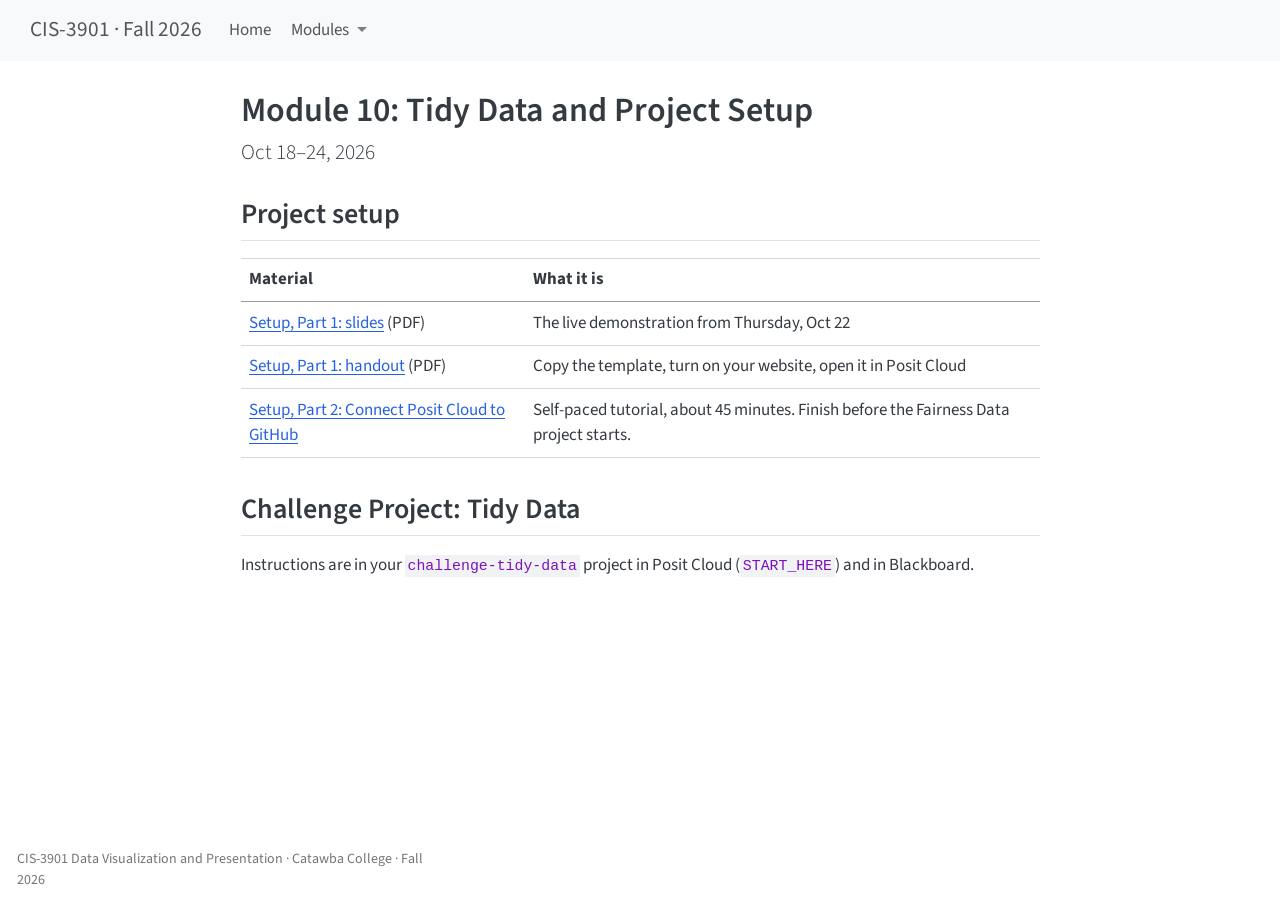
==== docs/module-10/index.html @ d6fdb930 "Commit message" ====
<!DOCTYPE html>
<html xmlns="http://www.w3.org/1999/xhtml" lang="en-US" xml:lang="en-US"><head>

<meta charset="utf-8">
<meta name="generator" content="quarto-1.8.27">

<meta name="viewport" content="width=device-width, initial-scale=1.0, user-scalable=yes">


<title>Module 10: Tidy Data and Project Setup – CIS-3901 · Fall 2026</title>
<style>
code{white-space: pre-wrap;}
span.smallcaps{font-variant: small-caps;}
div.columns{display: flex; gap: min(4vw, 1.5em);}
div.column{flex: auto; overflow-x: auto;}
div.hanging-indent{margin-left: 1.5em; text-indent: -1.5em;}
ul.task-list{list-style: none;}
ul.task-list li input[type="checkbox"] {
  width: 0.8em;
  margin: 0 0.8em 0.2em -1em; /* quarto-specific, see https://github.com/quarto-dev/quarto-cli/issues/4556 */ 
  vertical-align: middle;
}
</style>


<script src="../site_libs/quarto-nav/quarto-nav.js"></script>
<script src="../site_libs/quarto-nav/headroom.min.js"></script>
<script src="../site_libs/clipboard/clipboard.min.js"></script>
<script src="../site_libs/quarto-search/autocomplete.umd.js"></script>
<script src="../site_libs/quarto-search/fuse.min.js"></script>
<script src="../site_libs/quarto-search/quarto-search.js"></script>
<meta name="quarto:offset" content="../">
<script src="../site_libs/quarto-html/quarto.js" type="module"></script>
<script src="../site_libs/quarto-html/tabsets/tabsets.js" type="module"></script>
<script src="../site_libs/quarto-html/axe/axe-check.js" type="module"></script>
<script src="../site_libs/quarto-html/popper.min.js"></script>
<script src="../site_libs/quarto-html/tippy.umd.min.js"></script>
<script src="../site_libs/quarto-html/anchor.min.js"></script>
<link href="../site_libs/quarto-html/tippy.css" rel="stylesheet">
<link href="../site_libs/quarto-html/quarto-syntax-highlighting-ed96de9b727972fe78a7b5d16c58bf87.css" rel="stylesheet" id="quarto-text-highlighting-styles">
<script src="../site_libs/bootstrap/bootstrap.min.js"></script>
<link href="../site_libs/bootstrap/bootstrap-icons.css" rel="stylesheet">
<link href="../site_libs/bootstrap/bootstrap-6ec4d56ceab3e414357765a6fcb81d40.min.css" rel="stylesheet" append-hash="true" id="quarto-bootstrap" data-mode="light">
<script id="quarto-search-options" type="application/json">{
  "location": "navbar",
  "copy-button": false,
  "collapse-after": 3,
  "panel-placement": "end",
  "type": "overlay",
  "limit": 50,
  "keyboard-shortcut": [
    "f",
    "/",
    "s"
  ],
  "show-item-context": false,
  "language": {
    "search-no-results-text": "No results",
    "search-matching-documents-text": "matching documents",
    "search-copy-link-title": "Copy link to search",
    "search-hide-matches-text": "Hide additional matches",
    "search-more-match-text": "more match in this document",
    "search-more-matches-text": "more matches in this document",
    "search-clear-button-title": "Clear",
    "search-text-placeholder": "",
    "search-detached-cancel-button-title": "Cancel",
    "search-submit-button-title": "Submit",
    "search-label": "Search"
  }
}</script>


</head>

<body class="nav-fixed fullcontent quarto-light">

<div id="quarto-search-results"></div>
  <header id="quarto-header" class="headroom fixed-top">
    <nav class="navbar navbar-expand-lg " data-bs-theme="dark">
      <div class="navbar-container container-fluid">
      <div class="navbar-brand-container mx-auto">
    <a class="navbar-brand" href="../index.html">
    <span class="navbar-title">CIS-3901 · Fall 2026</span>
    </a>
  </div>
            <div id="quarto-search" class="" title="Search"></div>
          <button class="navbar-toggler" type="button" data-bs-toggle="collapse" data-bs-target="#navbarCollapse" aria-controls="navbarCollapse" role="menu" aria-expanded="false" aria-label="Toggle navigation" onclick="if (window.quartoToggleHeadroom) { window.quartoToggleHeadroom(); }">
  <span class="navbar-toggler-icon"></span>
</button>
          <div class="collapse navbar-collapse" id="navbarCollapse">
            <ul class="navbar-nav navbar-nav-scroll me-auto">
  <li class="nav-item">
    <a class="nav-link" href="../index.html"> 
<span class="menu-text">Home</span></a>
  </li>  
  <li class="nav-item dropdown ">
    <a class="nav-link dropdown-toggle" href="#" id="nav-menu-modules" role="link" data-bs-toggle="dropdown" aria-expanded="false">
 <span class="menu-text">Modules</span>
    </a>
    <ul class="dropdown-menu" aria-labelledby="nav-menu-modules">    
        <li>
    <a class="dropdown-item" href="../module-10/index.html">
 <span class="dropdown-text">Module 10: Tidy Data and Project Setup</span></a>
  </li>  
    </ul>
  </li>
</ul>
          </div> <!-- /navcollapse -->
            <div class="quarto-navbar-tools">
</div>
      </div> <!-- /container-fluid -->
    </nav>
</header>
<!-- content -->
<div id="quarto-content" class="quarto-container page-columns page-rows-contents page-layout-article page-navbar">
<!-- sidebar -->
<!-- margin-sidebar -->
    
<!-- main -->
<main class="content" id="quarto-document-content">

<header id="title-block-header" class="quarto-title-block default">
<div class="quarto-title">
<h1 class="title">Module 10: Tidy Data and Project Setup</h1>
<p class="subtitle lead">Oct 18–24, 2026</p>
</div>



<div class="quarto-title-meta">

    
  
    
  </div>
  


</header>


<section id="project-setup" class="level2">
<h2 class="anchored" data-anchor-id="project-setup">Project setup</h2>
<table class="caption-top table">
<thead>
<tr class="header">
<th>Material</th>
<th>What it is</th>
</tr>
</thead>
<tbody>
<tr class="odd">
<td><a href="files/Module10_Setup_Part1_Slides.pdf">Setup, Part 1: slides</a> (PDF)</td>
<td>The live demonstration from Thursday, Oct 22</td>
</tr>
<tr class="even">
<td><a href="files/Module10_Setup_Part1_Handout.pdf">Setup, Part 1: handout</a> (PDF)</td>
<td>Copy the template, turn on your website, open it in Posit Cloud</td>
</tr>
<tr class="odd">
<td><a href="../module-10/setup-part2.html">Setup, Part 2: Connect Posit Cloud to GitHub</a></td>
<td>Self-paced tutorial, about 45 minutes. Finish before the Fairness Data project starts.</td>
</tr>
</tbody>
</table>
</section>
<section id="challenge-project-tidy-data" class="level2">
<h2 class="anchored" data-anchor-id="challenge-project-tidy-data">Challenge Project: Tidy Data</h2>
<p>Instructions are in your <code>challenge-tidy-data</code> project in Posit Cloud (<code>START_HERE</code>) and in Blackboard.</p>


</section>

</main> <!-- /main -->
<script id="quarto-html-after-body" type="application/javascript">
  window.document.addEventListener("DOMContentLoaded", function (event) {
    const icon = "";
    const anchorJS = new window.AnchorJS();
    anchorJS.options = {
      placement: 'right',
      icon: icon
    };
    anchorJS.add('.anchored');
    const isCodeAnnotation = (el) => {
      for (const clz of el.classList) {
        if (clz.startsWith('code-annotation-')) {                     
          return true;
        }
      }
      return false;
    }
    const onCopySuccess = function(e) {
      // button target
      const button = e.trigger;
      // don't keep focus
      button.blur();
      // flash "checked"
      button.classList.add('code-copy-button-checked');
      var currentTitle = button.getAttribute("title");
      button.setAttribute("title", "Copied!");
      let tooltip;
      if (window.bootstrap) {
        button.setAttribute("data-bs-toggle", "tooltip");
        button.setAttribute("data-bs-placement", "left");
        button.setAttribute("data-bs-title", "Copied!");
        tooltip = new bootstrap.Tooltip(button, 
          { trigger: "manual", 
            customClass: "code-copy-button-tooltip",
            offset: [0, -8]});
        tooltip.show();    
      }
      setTimeout(function() {
        if (tooltip) {
          tooltip.hide();
          button.removeAttribute("data-bs-title");
          button.removeAttribute("data-bs-toggle");
          button.removeAttribute("data-bs-placement");
        }
        button.setAttribute("title", currentTitle);
        button.classList.remove('code-copy-button-checked');
      }, 1000);
      // clear code selection
      e.clearSelection();
    }
    const getTextToCopy = function(trigger) {
      const outerScaffold = trigger.parentElement.cloneNode(true);
      const codeEl = outerScaffold.querySelector('code');
      for (const childEl of codeEl.children) {
        if (isCodeAnnotation(childEl)) {
          childEl.remove();
        }
      }
      return codeEl.innerText;
    }
    const clipboard = new window.ClipboardJS('.code-copy-button:not([data-in-quarto-modal])', {
      text: getTextToCopy
    });
    clipboard.on('success', onCopySuccess);
    if (window.document.getElementById('quarto-embedded-source-code-modal')) {
      const clipboardModal = new window.ClipboardJS('.code-copy-button[data-in-quarto-modal]', {
        text: getTextToCopy,
        container: window.document.getElementById('quarto-embedded-source-code-modal')
      });
      clipboardModal.on('success', onCopySuccess);
    }
      var localhostRegex = new RegExp(/^(?:http|https):\/\/localhost\:?[0-9]*\//);
      var mailtoRegex = new RegExp(/^mailto:/);
        var filterRegex = new RegExp("https:\/\/acintron-cc\.github\.io\/cis-3901-202710-guides\/");
      var isInternal = (href) => {
          return filterRegex.test(href) || localhostRegex.test(href) || mailtoRegex.test(href);
      }
      // Inspect non-navigation links and adorn them if external
     var links = window.document.querySelectorAll('a[href]:not(.nav-link):not(.navbar-brand):not(.toc-action):not(.sidebar-link):not(.sidebar-item-toggle):not(.pagination-link):not(.no-external):not([aria-hidden]):not(.dropdown-item):not(.quarto-navigation-tool):not(.about-link)');
      for (var i=0; i<links.length; i++) {
        const link = links[i];
        if (!isInternal(link.href)) {
          // undo the damage that might have been done by quarto-nav.js in the case of
          // links that we want to consider external
          if (link.dataset.originalHref !== undefined) {
            link.href = link.dataset.originalHref;
          }
        }
      }
    function tippyHover(el, contentFn, onTriggerFn, onUntriggerFn) {
      const config = {
        allowHTML: true,
        maxWidth: 500,
        delay: 100,
        arrow: false,
        appendTo: function(el) {
            return el.parentElement;
        },
        interactive: true,
        interactiveBorder: 10,
        theme: 'quarto',
        placement: 'bottom-start',
      };
      if (contentFn) {
        config.content = contentFn;
      }
      if (onTriggerFn) {
        config.onTrigger = onTriggerFn;
      }
      if (onUntriggerFn) {
        config.onUntrigger = onUntriggerFn;
      }
      window.tippy(el, config); 
    }
    const noterefs = window.document.querySelectorAll('a[role="doc-noteref"]');
    for (var i=0; i<noterefs.length; i++) {
      const ref = noterefs[i];
      tippyHover(ref, function() {
        // use id or data attribute instead here
        let href = ref.getAttribute('data-footnote-href') || ref.getAttribute('href');
        try { href = new URL(href).hash; } catch {}
        const id = href.replace(/^#\/?/, "");
        const note = window.document.getElementById(id);
        if (note) {
          return note.innerHTML;
        } else {
          return "";
        }
      });
    }
    const xrefs = window.document.querySelectorAll('a.quarto-xref');
    const processXRef = (id, note) => {
      // Strip column container classes
      const stripColumnClz = (el) => {
        el.classList.remove("page-full", "page-columns");
        if (el.children) {
          for (const child of el.children) {
            stripColumnClz(child);
          }
        }
      }
      stripColumnClz(note)
      if (id === null || id.startsWith('sec-')) {
        // Special case sections, only their first couple elements
        const container = document.createElement("div");
        if (note.children && note.children.length > 2) {
          container.appendChild(note.children[0].cloneNode(true));
          for (let i = 1; i < note.children.length; i++) {
            const child = note.children[i];
            if (child.tagName === "P" && child.innerText === "") {
              continue;
            } else {
              container.appendChild(child.cloneNode(true));
              break;
            }
          }
          if (window.Quarto?.typesetMath) {
            window.Quarto.typesetMath(container);
          }
          return container.innerHTML
        } else {
          if (window.Quarto?.typesetMath) {
            window.Quarto.typesetMath(note);
          }
          return note.innerHTML;
        }
      } else {
        // Remove any anchor links if they are present
        const anchorLink = note.querySelector('a.anchorjs-link');
        if (anchorLink) {
          anchorLink.remove();
        }
        if (window.Quarto?.typesetMath) {
          window.Quarto.typesetMath(note);
        }
        if (note.classList.contains("callout")) {
          return note.outerHTML;
        } else {
          return note.innerHTML;
        }
      }
    }
    for (var i=0; i<xrefs.length; i++) {
      const xref = xrefs[i];
      tippyHover(xref, undefined, function(instance) {
        instance.disable();
        let url = xref.getAttribute('href');
        let hash = undefined; 
        if (url.startsWith('#')) {
          hash = url;
        } else {
          try { hash = new URL(url).hash; } catch {}
        }
        if (hash) {
          const id = hash.replace(/^#\/?/, "");
          const note = window.document.getElementById(id);
          if (note !== null) {
            try {
              const html = processXRef(id, note.cloneNode(true));
              instance.setContent(html);
            } finally {
              instance.enable();
              instance.show();
            }
          } else {
            // See if we can fetch this
            fetch(url.split('#')[0])
            .then(res => res.text())
            .then(html => {
              const parser = new DOMParser();
              const htmlDoc = parser.parseFromString(html, "text/html");
              const note = htmlDoc.getElementById(id);
              if (note !== null) {
                const html = processXRef(id, note);
                instance.setContent(html);
              } 
            }).finally(() => {
              instance.enable();
              instance.show();
            });
          }
        } else {
          // See if we can fetch a full url (with no hash to target)
          // This is a special case and we should probably do some content thinning / targeting
          fetch(url)
          .then(res => res.text())
          .then(html => {
            const parser = new DOMParser();
            const htmlDoc = parser.parseFromString(html, "text/html");
            const note = htmlDoc.querySelector('main.content');
            if (note !== null) {
              // This should only happen for chapter cross references
              // (since there is no id in the URL)
              // remove the first header
              if (note.children.length > 0 && note.children[0].tagName === "HEADER") {
                note.children[0].remove();
              }
              const html = processXRef(null, note);
              instance.setContent(html);
            } 
          }).finally(() => {
            instance.enable();
            instance.show();
          });
        }
      }, function(instance) {
      });
    }
        let selectedAnnoteEl;
        const selectorForAnnotation = ( cell, annotation) => {
          let cellAttr = 'data-code-cell="' + cell + '"';
          let lineAttr = 'data-code-annotation="' +  annotation + '"';
          const selector = 'span[' + cellAttr + '][' + lineAttr + ']';
          return selector;
        }
        const selectCodeLines = (annoteEl) => {
          const doc = window.document;
          const targetCell = annoteEl.getAttribute("data-target-cell");
          const targetAnnotation = annoteEl.getAttribute("data-target-annotation");
          const annoteSpan = window.document.querySelector(selectorForAnnotation(targetCell, targetAnnotation));
          const lines = annoteSpan.getAttribute("data-code-lines").split(",");
          const lineIds = lines.map((line) => {
            return targetCell + "-" + line;
          })
          let top = null;
          let height = null;
          let parent = null;
          if (lineIds.length > 0) {
              //compute the position of the single el (top and bottom and make a div)
              const el = window.document.getElementById(lineIds[0]);
              top = el.offsetTop;
              height = el.offsetHeight;
              parent = el.parentElement.parentElement;
            if (lineIds.length > 1) {
              const lastEl = window.document.getElementById(lineIds[lineIds.length - 1]);
              const bottom = lastEl.offsetTop + lastEl.offsetHeight;
              height = bottom - top;
            }
            if (top !== null && height !== null && parent !== null) {
              // cook up a div (if necessary) and position it 
              let div = window.document.getElementById("code-annotation-line-highlight");
              if (div === null) {
                div = window.document.createElement("div");
                div.setAttribute("id", "code-annotation-line-highlight");
                div.style.position = 'absolute';
                parent.appendChild(div);
              }
              div.style.top = top - 2 + "px";
              div.style.height = height + 4 + "px";
              div.style.left = 0;
              let gutterDiv = window.document.getElementById("code-annotation-line-highlight-gutter");
              if (gutterDiv === null) {
                gutterDiv = window.document.createElement("div");
                gutterDiv.setAttribute("id", "code-annotation-line-highlight-gutter");
                gutterDiv.style.position = 'absolute';
                const codeCell = window.document.getElementById(targetCell);
                const gutter = codeCell.querySelector('.code-annotation-gutter');
                gutter.appendChild(gutterDiv);
              }
              gutterDiv.style.top = top - 2 + "px";
              gutterDiv.style.height = height + 4 + "px";
            }
            selectedAnnoteEl = annoteEl;
          }
        };
        const unselectCodeLines = () => {
          const elementsIds = ["code-annotation-line-highlight", "code-annotation-line-highlight-gutter"];
          elementsIds.forEach((elId) => {
            const div = window.document.getElementById(elId);
            if (div) {
              div.remove();
            }
          });
          selectedAnnoteEl = undefined;
        };
          // Handle positioning of the toggle
      window.addEventListener(
        "resize",
        throttle(() => {
          elRect = undefined;
          if (selectedAnnoteEl) {
            selectCodeLines(selectedAnnoteEl);
          }
        }, 10)
      );
      function throttle(fn, ms) {
      let throttle = false;
      let timer;
        return (...args) => {
          if(!throttle) { // first call gets through
              fn.apply(this, args);
              throttle = true;
          } else { // all the others get throttled
              if(timer) clearTimeout(timer); // cancel #2
              timer = setTimeout(() => {
                fn.apply(this, args);
                timer = throttle = false;
              }, ms);
          }
        };
      }
        // Attach click handler to the DT
        const annoteDls = window.document.querySelectorAll('dt[data-target-cell]');
        for (const annoteDlNode of annoteDls) {
          annoteDlNode.addEventListener('click', (event) => {
            const clickedEl = event.target;
            if (clickedEl !== selectedAnnoteEl) {
              unselectCodeLines();
              const activeEl = window.document.querySelector('dt[data-target-cell].code-annotation-active');
              if (activeEl) {
                activeEl.classList.remove('code-annotation-active');
              }
              selectCodeLines(clickedEl);
              clickedEl.classList.add('code-annotation-active');
            } else {
              // Unselect the line
              unselectCodeLines();
              clickedEl.classList.remove('code-annotation-active');
            }
          });
        }
    const findCites = (el) => {
      const parentEl = el.parentElement;
      if (parentEl) {
        const cites = parentEl.dataset.cites;
        if (cites) {
          return {
            el,
            cites: cites.split(' ')
          };
        } else {
          return findCites(el.parentElement)
        }
      } else {
        return undefined;
      }
    };
    var bibliorefs = window.document.querySelectorAll('a[role="doc-biblioref"]');
    for (var i=0; i<bibliorefs.length; i++) {
      const ref = bibliorefs[i];
      const citeInfo = findCites(ref);
      if (citeInfo) {
        tippyHover(citeInfo.el, function() {
          var popup = window.document.createElement('div');
          citeInfo.cites.forEach(function(cite) {
            var citeDiv = window.document.createElement('div');
            citeDiv.classList.add('hanging-indent');
            citeDiv.classList.add('csl-entry');
            var biblioDiv = window.document.getElementById('ref-' + cite);
            if (biblioDiv) {
              citeDiv.innerHTML = biblioDiv.innerHTML;
            }
            popup.appendChild(citeDiv);
          });
          return popup.innerHTML;
        });
      }
    }
  });
  </script>
</div> <!-- /content -->
<footer class="footer">
  <div class="nav-footer">
    <div class="nav-footer-left">
<p>CIS-3901 Data Visualization and Presentation · Catawba College · Fall 2026</p>
</div>   
    <div class="nav-footer-center">
      &nbsp;
    </div>
    <div class="nav-footer-right">
      &nbsp;
    </div>
  </div>
</footer>




</body></html>
---- docs/site_libs/quarto-html/tippy.css ----
.tippy-box[data-animation=fade][data-state=hidden]{opacity:0}[data-tippy-root]{max-width:calc(100vw - 10px)}.tippy-box{position:relative;background-color:#333;color:#fff;border-radius:4px;font-size:14px;line-height:1.4;white-space:normal;outline:0;transition-property:transform,visibility,opacity}.tippy-box[data-placement^=top]>.tippy-arrow{bottom:0}.tippy-box[data-placement^=top]>.tippy-arrow:before{bottom:-7px;left:0;border-width:8px 8px 0;border-top-color:initial;transform-origin:center top}.tippy-box[data-placement^=bottom]>.tippy-arrow{top:0}.tippy-box[data-placement^=bottom]>.tippy-arrow:before{top:-7px;left:0;border-width:0 8px 8px;border-bottom-color:initial;transform-origin:center bottom}.tippy-box[data-placement^=left]>.tippy-arrow{right:0}.tippy-box[data-placement^=left]>.tippy-arrow:before{border-width:8px 0 8px 8px;border-left-color:initial;right:-7px;transform-origin:center left}.tippy-box[data-placement^=right]>.tippy-arrow{left:0}.tippy-box[data-placement^=right]>.tippy-arrow:before{left:-7px;border-width:8px 8px 8px 0;border-right-color:initial;transform-origin:center right}.tippy-box[data-inertia][data-state=visible]{transition-timing-function:cubic-bezier(.54,1.5,.38,1.11)}.tippy-arrow{width:16px;height:16px;color:#333}.tippy-arrow:before{content:"";position:absolute;border-color:transparent;border-style:solid}.tippy-content{position:relative;padding:5px 9px;z-index:1}
---- docs/site_libs/quarto-html/quarto-syntax-highlighting-ed96de9b727972fe78a7b5d16c58bf87.css ----
/* quarto syntax highlight colors */
:root {
  --quarto-hl-ot-color: #003B4F;
  --quarto-hl-at-color: #657422;
  --quarto-hl-ss-color: #20794D;
  --quarto-hl-an-color: #5E5E5E;
  --quarto-hl-fu-color: #4758AB;
  --quarto-hl-st-color: #20794D;
  --quarto-hl-cf-color: #003B4F;
  --quarto-hl-op-color: #5E5E5E;
  --quarto-hl-er-color: #AD0000;
  --quarto-hl-bn-color: #AD0000;
  --quarto-hl-al-color: #AD0000;
  --quarto-hl-va-color: #111111;
  --quarto-hl-bu-color: inherit;
  --quarto-hl-ex-color: inherit;
  --quarto-hl-pp-color: #AD0000;
  --quarto-hl-in-color: #5E5E5E;
  --quarto-hl-vs-color: #20794D;
  --quarto-hl-wa-color: #5E5E5E;
  --quarto-hl-do-color: #5E5E5E;
  --quarto-hl-im-color: #00769E;
  --quarto-hl-ch-color: #20794D;
  --quarto-hl-dt-color: #AD0000;
  --quarto-hl-fl-color: #AD0000;
  --quarto-hl-co-color: #5E5E5E;
  --quarto-hl-cv-color: #5E5E5E;
  --quarto-hl-cn-color: #8f5902;
  --quarto-hl-sc-color: #5E5E5E;
  --quarto-hl-dv-color: #AD0000;
  --quarto-hl-kw-color: #003B4F;
}

/* other quarto variables */
:root {
  --quarto-font-monospace: SFMono-Regular, Menlo, Monaco, Consolas, "Liberation Mono", "Courier New", monospace;
}

/* syntax highlight based on Pandoc's rules */
pre > code.sourceCode > span {
  color: #003B4F;
}

code.sourceCode > span {
  color: #003B4F;
}

div.sourceCode,
div.sourceCode pre.sourceCode {
  color: #003B4F;
}

/* Normal */
code span {
  color: #003B4F;
}

/* Alert */
code span.al {
  color: #AD0000;
  font-style: inherit;
}

/* Annotation */
code span.an {
  color: #5E5E5E;
  font-style: inherit;
}

/* Attribute */
code span.at {
  color: #657422;
  font-style: inherit;
}

/* BaseN */
code span.bn {
  color: #AD0000;
  font-style: inherit;
}

/* BuiltIn */
code span.bu {
  font-style: inherit;
}

/* ControlFlow */
code span.cf {
  color: #003B4F;
  font-weight: bold;
  font-style: inherit;
}

/* Char */
code span.ch {
  color: #20794D;
  font-style: inherit;
}

/* Constant */
code span.cn {
  color: #8f5902;
  font-style: inherit;
}

/* Comment */
code span.co {
  color: #5E5E5E;
  font-style: inherit;
}

/* CommentVar */
code span.cv {
  color: #5E5E5E;
  font-style: italic;
}

/* Documentation */
code span.do {
  color: #5E5E5E;
  font-style: italic;
}

/* DataType */
code span.dt {
  color: #AD0000;
  font-style: inherit;
}

/* DecVal */
code span.dv {
  color: #AD0000;
  font-style: inherit;
}

/* Error */
code span.er {
  color: #AD0000;
  font-style: inherit;
}

/* Extension */
code span.ex {
  font-style: inherit;
}

/* Float */
code span.fl {
  color: #AD0000;
  font-style: inherit;
}

/* Function */
code span.fu {
  color: #4758AB;
  font-style: inherit;
}

/* Import */
code span.im {
  color: #00769E;
  font-style: inherit;
}

/* Information */
code span.in {
  color: #5E5E5E;
  font-style: inherit;
}

/* Keyword */
code span.kw {
  color: #003B4F;
  font-weight: bold;
  font-style: inherit;
}

/* Operator */
code span.op {
  color: #5E5E5E;
  font-style: inherit;
}

/* Other */
code span.ot {
  color: #003B4F;
  font-style: inherit;
}

/* Preprocessor */
code span.pp {
  color: #AD0000;
  font-style: inherit;
}

/* SpecialChar */
code span.sc {
  color: #5E5E5E;
  font-style: inherit;
}

/* SpecialString */
code span.ss {
  color: #20794D;
  font-style: inherit;
}

/* String */
code span.st {
  color: #20794D;
  font-style: inherit;
}

/* Variable */
code span.va {
  color: #111111;
  font-style: inherit;
}

/* VerbatimString */
code span.vs {
  color: #20794D;
  font-style: inherit;
}

/* Warning */
code span.wa {
  color: #5E5E5E;
  font-style: italic;
}

.prevent-inlining {
  content: "</";
}

/*# sourceMappingURL=0920dd6d7437995b8cdf7429764427b1.css.map */
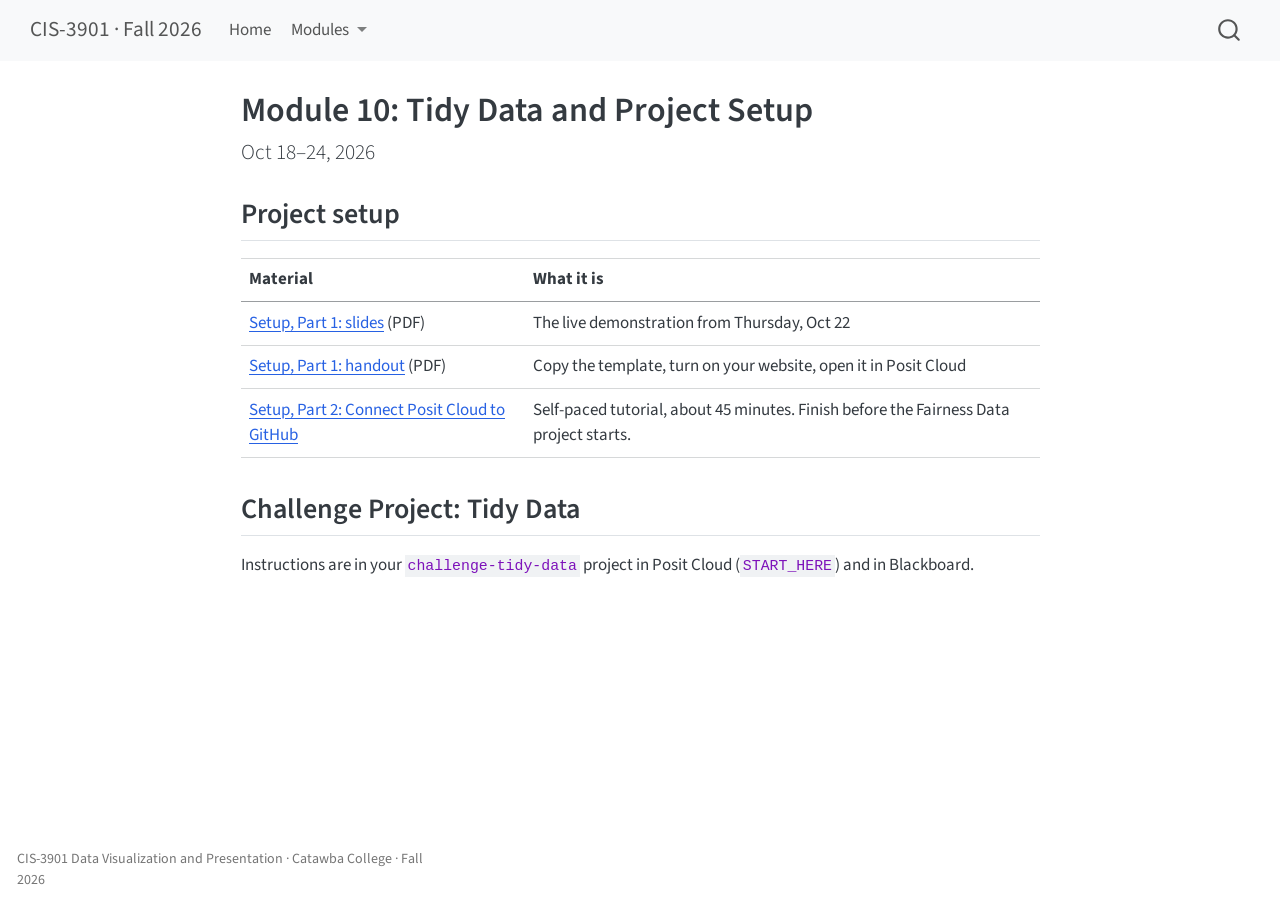
==== commit 992d9b9d: "Add Module 11 practice page; re-render site with Quarto 1.9.38 Co-Authored-By: Claude Opus 5.5 <nore" ====
--- a/docs/module-10/index.html
+++ b/docs/module-10/index.html
@@ -2,13 +2,16 @@
 <html xmlns="http://www.w3.org/1999/xhtml" lang="en-US" xml:lang="en-US"><head>
 
 <meta charset="utf-8">
-<meta name="generator" content="quarto-1.8.27">
+<meta name="generator" content="quarto-1.9.38">
 
 <meta name="viewport" content="width=device-width, initial-scale=1.0, user-scalable=yes">
 
 
 <title>Module 10: Tidy Data and Project Setup – CIS-3901 · Fall 2026</title>
 <style>
+/* Default styles provided by pandoc.
+** See https://pandoc.org/MANUAL.html#variables-for-html for config info.
+*/
 code{white-space: pre-wrap;}
 span.smallcaps{font-variant: small-caps;}
 div.columns{display: flex; gap: min(4vw, 1.5em);}
@@ -32,15 +35,14 @@
 <meta name="quarto:offset" content="../">
 <script src="../site_libs/quarto-html/quarto.js" type="module"></script>
 <script src="../site_libs/quarto-html/tabsets/tabsets.js" type="module"></script>
-<script src="../site_libs/quarto-html/axe/axe-check.js" type="module"></script>
 <script src="../site_libs/quarto-html/popper.min.js"></script>
 <script src="../site_libs/quarto-html/tippy.umd.min.js"></script>
 <script src="../site_libs/quarto-html/anchor.min.js"></script>
 <link href="../site_libs/quarto-html/tippy.css" rel="stylesheet">
-<link href="../site_libs/quarto-html/quarto-syntax-highlighting-ed96de9b727972fe78a7b5d16c58bf87.css" rel="stylesheet" id="quarto-text-highlighting-styles">
+<link href="../site_libs/quarto-html/quarto-syntax-highlighting-15634bcf2e68342d4ad2dfa704d543f6.css" rel="stylesheet" id="quarto-text-highlighting-styles">
 <script src="../site_libs/bootstrap/bootstrap.min.js"></script>
 <link href="../site_libs/bootstrap/bootstrap-icons.css" rel="stylesheet">
-<link href="../site_libs/bootstrap/bootstrap-6ec4d56ceab3e414357765a6fcb81d40.min.css" rel="stylesheet" append-hash="true" id="quarto-bootstrap" data-mode="light">
+<link href="../site_libs/bootstrap/bootstrap-6388ad00bb6ecaefa25b9a98db1edf18.min.css" rel="stylesheet" append-hash="true" id="quarto-bootstrap" data-mode="light">
 <script id="quarto-search-options" type="application/json">{
   "location": "navbar",
   "copy-button": false,
@@ -102,6 +104,10 @@
     <a class="dropdown-item" href="../module-10/index.html">
  <span class="dropdown-text">Module 10: Tidy Data and Project Setup</span></a>
   </li>  
+        <li>
+    <a class="dropdown-item" href="../module-11/index.html">
+ <span class="dropdown-text">Module 11: Grammar of Graphics I</span></a>
+  </li>  
     </ul>
   </li>
 </ul>
--- a/docs/site_libs/quarto-html/quarto-syntax-highlighting-15634bcf2e68342d4ad2dfa704d543f6.css
+++ b/docs/site_libs/quarto-html/quarto-syntax-highlighting-15634bcf2e68342d4ad2dfa704d543f6.css
@@ -0,0 +1,236 @@
+/* quarto syntax highlight colors */
+:root {
+  --quarto-hl-ot-color: #003B4F;
+  --quarto-hl-at-color: #657422;
+  --quarto-hl-ss-color: #20794D;
+  --quarto-hl-an-color: #5E5E5E;
+  --quarto-hl-fu-color: #4758AB;
+  --quarto-hl-st-color: #20794D;
+  --quarto-hl-cf-color: #003B4F;
+  --quarto-hl-op-color: #5E5E5E;
+  --quarto-hl-er-color: #AD0000;
+  --quarto-hl-bn-color: #AD0000;
+  --quarto-hl-al-color: #AD0000;
+  --quarto-hl-va-color: #111111;
+  --quarto-hl-bu-color: inherit;
+  --quarto-hl-ex-color: inherit;
+  --quarto-hl-pp-color: #AD0000;
+  --quarto-hl-in-color: #5E5E5E;
+  --quarto-hl-vs-color: #20794D;
+  --quarto-hl-wa-color: #5E5E5E;
+  --quarto-hl-do-color: #5E5E5E;
+  --quarto-hl-im-color: #00769E;
+  --quarto-hl-ch-color: #20794D;
+  --quarto-hl-dt-color: #AD0000;
+  --quarto-hl-fl-color: #AD0000;
+  --quarto-hl-co-color: #5E5E5E;
+  --quarto-hl-cv-color: #5E5E5E;
+  --quarto-hl-cn-color: #8f5902;
+  --quarto-hl-sc-color: #5E5E5E;
+  --quarto-hl-dv-color: #AD0000;
+  --quarto-hl-kw-color: #003B4F;
+}
+
+/* other quarto variables */
+:root {
+  --quarto-font-monospace: SFMono-Regular, Menlo, Monaco, Consolas, "Liberation Mono", "Courier New", monospace;
+}
+
+/* syntax highlight based on Pandoc's rules */
+pre > code.sourceCode > span {
+  color: #003B4F;
+}
+
+code.sourceCode > span {
+  color: #003B4F;
+}
+
+div.sourceCode,
+div.sourceCode pre.sourceCode {
+  color: #003B4F;
+}
+
+/* Normal */
+code span {
+  color: #003B4F;
+}
+
+/* Alert */
+code span.al {
+  color: #AD0000;
+  font-style: inherit;
+}
+
+/* Annotation */
+code span.an {
+  color: #5E5E5E;
+  font-style: inherit;
+}
+
+/* Attribute */
+code span.at {
+  color: #657422;
+  font-style: inherit;
+}
+
+/* BaseN */
+code span.bn {
+  color: #AD0000;
+  font-style: inherit;
+}
+
+/* BuiltIn */
+code span.bu {
+  font-style: inherit;
+}
+
+/* ControlFlow */
+code span.cf {
+  color: #003B4F;
+  font-weight: bold;
+  font-style: inherit;
+}
+
+/* Char */
+code span.ch {
+  color: #20794D;
+  font-style: inherit;
+}
+
+/* Constant */
+code span.cn {
+  color: #8f5902;
+  font-style: inherit;
+}
+
+/* Comment */
+code span.co {
+  color: #5E5E5E;
+  font-style: inherit;
+}
+
+/* CommentVar */
+code span.cv {
+  color: #5E5E5E;
+  font-style: italic;
+}
+
+/* Documentation */
+code span.do {
+  color: #5E5E5E;
+  font-style: italic;
+}
+
+/* DataType */
+code span.dt {
+  color: #AD0000;
+  font-style: inherit;
+}
+
+/* DecVal */
+code span.dv {
+  color: #AD0000;
+  font-style: inherit;
+}
+
+/* Error */
+code span.er {
+  color: #AD0000;
+  font-style: inherit;
+}
+
+/* Extension */
+code span.ex {
+  font-style: inherit;
+}
+
+/* Float */
+code span.fl {
+  color: #AD0000;
+  font-style: inherit;
+}
+
+/* Function */
+code span.fu {
+  color: #4758AB;
+  font-style: inherit;
+}
+
+/* Import */
+code span.im {
+  color: #00769E;
+  font-style: inherit;
+}
+
+/* Information */
+code span.in {
+  color: #5E5E5E;
+  font-style: inherit;
+}
+
+/* Keyword */
+code span.kw {
+  color: #003B4F;
+  font-weight: bold;
+  font-style: inherit;
+}
+
+/* Operator */
+code span.op {
+  color: #5E5E5E;
+  font-style: inherit;
+}
+
+/* Other */
+code span.ot {
+  color: #003B4F;
+  font-style: inherit;
+}
+
+/* Preprocessor */
+code span.pp {
+  color: #AD0000;
+  font-style: inherit;
+}
+
+/* SpecialChar */
+code span.sc {
+  color: #5E5E5E;
+  font-style: inherit;
+}
+
+/* SpecialString */
+code span.ss {
+  color: #20794D;
+  font-style: inherit;
+}
+
+/* String */
+code span.st {
+  color: #20794D;
+  font-style: inherit;
+}
+
+/* Variable */
+code span.va {
+  color: #111111;
+  font-style: inherit;
+}
+
+/* VerbatimString */
+code span.vs {
+  color: #20794D;
+  font-style: inherit;
+}
+
+/* Warning */
+code span.wa {
+  color: #5E5E5E;
+  font-style: italic;
+}
+
+.prevent-inlining {
+  content: "</";
+}
+
+/*# sourceMappingURL=f23921c56f73e400b49028c9186a1aa0.css.map */
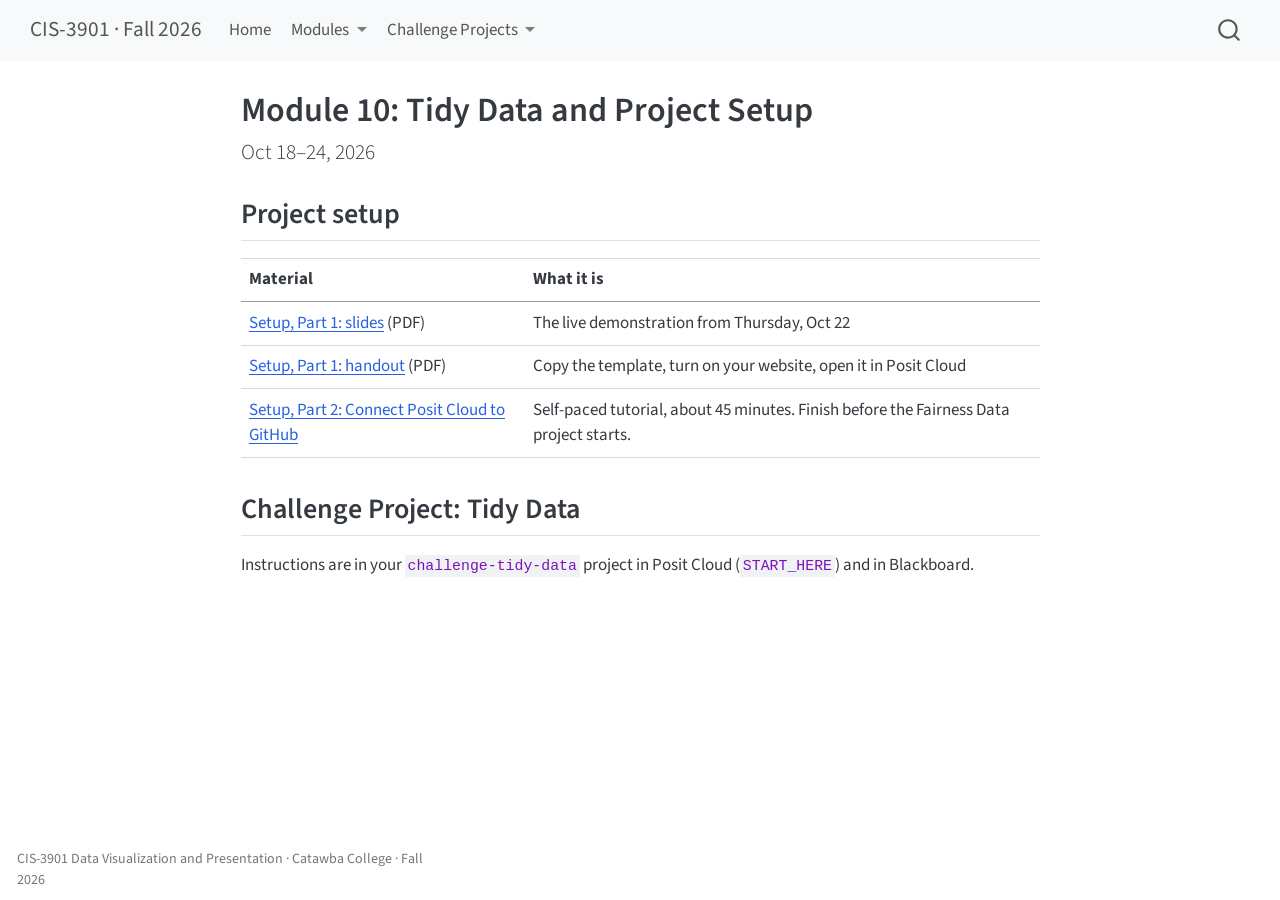
==== commit 2a4482f9: "Challenge Project pages: Fairness Data and Sports Data Co-Authored-By: Claude Opus 5.5 <noreply@anth" ====
--- a/docs/module-10/index.html
+++ b/docs/module-10/index.html
@@ -107,6 +107,33 @@
         <li>
     <a class="dropdown-item" href="../module-11/index.html">
  <span class="dropdown-text">Module 11: Grammar of Graphics I</span></a>
+  </li>  
+        <li>
+    <a class="dropdown-item" href="../module-12/index.html">
+ <span class="dropdown-text">Module 12: Grammar of Graphics II</span></a>
+  </li>  
+        <li>
+    <a class="dropdown-item" href="../module-13/index.html">
+ <span class="dropdown-text">Module 13: Grammar of Graphics III</span></a>
+  </li>  
+    </ul>
+  </li>
+  <li class="nav-item dropdown ">
+    <a class="nav-link dropdown-toggle" href="#" id="nav-menu-challenge-projects" role="link" data-bs-toggle="dropdown" aria-expanded="false">
+ <span class="menu-text">Challenge Projects</span>
+    </a>
+    <ul class="dropdown-menu" aria-labelledby="nav-menu-challenge-projects">    
+        <li>
+    <a class="dropdown-item" href="../challenge-projects/index.html">
+ <span class="dropdown-text">Overview</span></a>
+  </li>  
+        <li>
+    <a class="dropdown-item" href="../challenge-projects/fairness-data.html">
+ <span class="dropdown-text">Challenge Project: Fairness Data</span></a>
+  </li>  
+        <li>
+    <a class="dropdown-item" href="../challenge-projects/sports-data.html">
+ <span class="dropdown-text">Challenge Project: Sports Data</span></a>
   </li>  
     </ul>
   </li>
